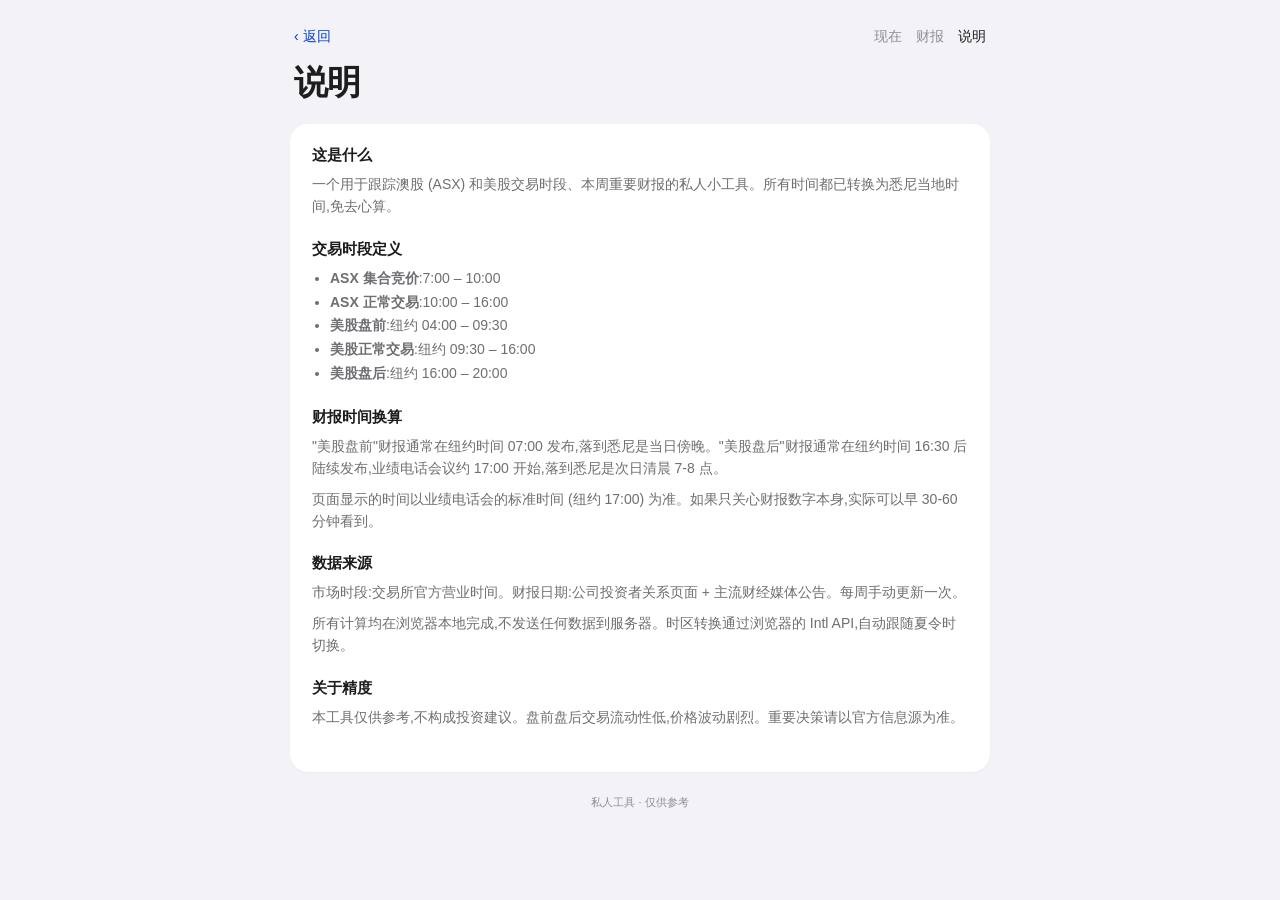
==== about.html @ c8962ff3 "Add file via upload" ====
<!DOCTYPE html>
<html lang="zh-CN">
<head>
<meta charset="UTF-8" />
<meta name="viewport" content="width=device-width, initial-scale=1.0, viewport-fit=cover" />
<meta name="apple-mobile-web-app-capable" content="yes" />
<meta name="apple-mobile-web-app-status-bar-style" content="black-translucent" />
<title>说明 · Markets</title>
<link rel="icon" href="data:image/svg+xml,%3Csvg xmlns='http://www.w3.org/2000/svg' viewBox='0 0 100 100'%3E%3Crect width='100' height='100' rx='22' fill='%23000'/%3E%3Cpath d='M20 65L40 45L55 60L80 30' stroke='%2330d158' stroke-width='8' stroke-linecap='round' stroke-linejoin='round' fill='none'/%3E%3C/svg%3E" />
<link rel="stylesheet" href="style.css" />
</head>
<body>
<div class="wrap">

  <nav class="nav">
    <a href="index.html" class="nav-back">‹ 返回</a>
    <div class="nav-links">
      <a href="index.html">现在</a>
      <a href="earnings.html">财报</a>
      <a href="about.html" class="is-current">说明</a>
    </div>
  </nav>

  <h1 class="page-title">说明</h1>

  <div class="card">
    <div class="about-section">
      <h3>这是什么</h3>
      <p>一个用于跟踪澳股 (ASX) 和美股交易时段、本周重要财报的私人小工具。所有时间都已转换为悉尼当地时间,免去心算。</p>
    </div>

    <div class="about-section">
      <h3>交易时段定义</h3>
      <ul>
        <li><strong>ASX 集合竞价</strong>:7:00 – 10:00</li>
        <li><strong>ASX 正常交易</strong>:10:00 – 16:00</li>
        <li><strong>美股盘前</strong>:纽约 04:00 – 09:30</li>
        <li><strong>美股正常交易</strong>:纽约 09:30 – 16:00</li>
        <li><strong>美股盘后</strong>:纽约 16:00 – 20:00</li>
      </ul>
    </div>

    <div class="about-section">
      <h3>财报时间换算</h3>
      <p>"美股盘前"财报通常在纽约时间 07:00 发布,落到悉尼是当日傍晚。"美股盘后"财报通常在纽约时间 16:30 后陆续发布,业绩电话会议约 17:00 开始,落到悉尼是次日清晨 7-8 点。</p>
      <p>页面显示的时间以业绩电话会的标准时间 (纽约 17:00) 为准。如果只关心财报数字本身,实际可以早 30-60 分钟看到。</p>
    </div>

    <div class="about-section">
      <h3>数据来源</h3>
      <p>市场时段:交易所官方营业时间。财报日期:公司投资者关系页面 + 主流财经媒体公告。每周手动更新一次。</p>
      <p>所有计算均在浏览器本地完成,不发送任何数据到服务器。时区转换通过浏览器的 Intl API,自动跟随夏令时切换。</p>
    </div>

    <div class="about-section">
      <h3>关于精度</h3>
      <p>本工具仅供参考,不构成投资建议。盘前盘后交易流动性低,价格波动剧烈。重要决策请以官方信息源为准。</p>
    </div>
  </div>

  <p class="foot">私人工具 · 仅供参考</p>

</div>
</body>
</html>
---- style.css ----
:root {
  --bg: #f2f2f7;
  --card: #ffffff;
  --text-1: #1d1d1f;
  --text-2: #6e6e73;
  --text-3: #8e8e93;
  --text-4: #c7c7cc;
  --border: rgba(60, 60, 67, 0.10);
  --divider: rgba(60, 60, 67, 0.07);
  --green: #30d158;
  --green-soft: #34c759;
  --green-bg: rgba(48, 209, 88, 0.14);
  --green-text: #1f7f3b;
  --orange: #ff9500;
  --orange-bg: rgba(255, 149, 0, 0.14);
  --orange-text: #b65b00;
  --blue: #007aff;
  --blue-soft: #64a8ff;
  --blue-bg: rgba(0, 122, 255, 0.14);
  --blue-text: #0040dd;
  --indigo: #5856d6;
  --gray-bg: rgba(120, 120, 128, 0.12);
  --gray-text: #6e6e73;
  --closed-track: rgba(120, 120, 128, 0.14);
  --shadow: 0 1px 2px rgba(0, 0, 0, 0.04);
}

@media (prefers-color-scheme: dark) {
  :root {
    --bg: #000000;
    --card: #1c1c1e;
    --text-1: #ffffff;
    --text-2: rgba(235, 235, 245, 0.6);
    --text-3: rgba(235, 235, 245, 0.45);
    --text-4: rgba(235, 235, 245, 0.25);
    --border: rgba(84, 84, 88, 0.32);
    --divider: rgba(84, 84, 88, 0.22);
    --green-bg: rgba(48, 209, 88, 0.20);
    --green-text: #30d158;
    --orange-bg: rgba(255, 159, 10, 0.20);
    --orange-text: #ff9f0a;
    --blue: #0a84ff;
    --blue-soft: #4ea3ff;
    --blue-bg: rgba(10, 132, 255, 0.20);
    --blue-text: #64d2ff;
    --indigo: #5e5ce6;
    --gray-bg: rgba(120, 120, 128, 0.32);
    --gray-text: rgba(235, 235, 245, 0.6);
    --closed-track: rgba(120, 120, 128, 0.18);
    --shadow: 0 1px 2px rgba(0, 0, 0, 0.4);
  }
}

* { box-sizing: border-box; -webkit-tap-highlight-color: transparent; }
html, body { margin: 0; padding: 0; }
body {
  font-family: -apple-system, BlinkMacSystemFont, "SF Pro Display", "SF Pro Text", "PingFang SC", "Helvetica Neue", "Segoe UI", Roboto, sans-serif;
  -webkit-font-smoothing: antialiased;
  -moz-osx-font-smoothing: grayscale;
  background: var(--bg);
  color: var(--text-1);
  min-height: 100vh;
  padding: max(28px, env(safe-area-inset-top)) 16px max(28px, env(safe-area-inset-bottom));
}

a { color: var(--blue-text); text-decoration: none; }
a:hover { text-decoration: underline; }

.wrap { max-width: 700px; margin: 0 auto; }

/* ─── Top nav ─── */
.nav {
  display: flex; align-items: center; justify-content: space-between;
  margin: 0 4px 14px;
  font-size: 14px;
}
.nav-back {
  color: var(--blue-text);
  font-weight: 500;
  display: inline-flex; align-items: center; gap: 4px;
}
.nav-links { display: flex; gap: 14px; }
.nav-links a {
  color: var(--text-3);
  font-weight: 500;
}
.nav-links a.is-current {
  color: var(--text-1);
}

.page-title {
  font-size: 34px; font-weight: 700; margin: 0 4px 18px;
  letter-spacing: -0.025em;
}
.page-subtitle {
  font-size: 14px; color: var(--text-2);
  margin: -10px 4px 18px;
  font-weight: 400;
}

/* ─── Card ─── */
.card {
  background: var(--card);
  border-radius: 18px;
  padding: 22px 22px;
  margin-bottom: 14px;
  box-shadow: var(--shadow);
}
.card-link {
  display: block;
  background: var(--card);
  border-radius: 18px;
  padding: 18px 22px;
  margin-bottom: 14px;
  box-shadow: var(--shadow);
  color: var(--text-1);
  display: flex; align-items: center; justify-content: space-between;
  transition: opacity 0.15s;
}
.card-link:hover { opacity: 0.7; text-decoration: none; }
.card-link-content { flex: 1; }
.card-link-title {
  font-size: 16px; font-weight: 600;
  margin: 0 0 3px;
  letter-spacing: -0.01em;
}
.card-link-desc {
  font-size: 13px; color: var(--text-2);
  margin: 0;
}
.card-link-arrow {
  font-size: 22px; color: var(--text-3);
  margin-left: 12px;
  font-weight: 300;
}

/* ─── Hero clock ─── */
.hero-clock {
  font-size: 56px; font-weight: 600;
  letter-spacing: -0.04em;
  font-variant-numeric: tabular-nums;
  line-height: 1;
  margin: 0;
  color: var(--text-1);
}
.hero-date {
  font-size: 15px; color: var(--text-2);
  margin: 8px 0 22px;
  font-variant-numeric: tabular-nums;
}

.status-rows { display: flex; flex-direction: column; gap: 10px; margin-bottom: 22px; }
.status-row {
  display: grid;
  grid-template-columns: auto 50px 1fr;
  align-items: center;
  gap: 12px;
  font-size: 15px;
}
.status-dot {
  width: 10px; height: 10px; border-radius: 50%;
  background: var(--text-4);
}
.status-dot.is-on {
  background: var(--green);
  box-shadow: 0 0 0 4px var(--green-bg);
  animation: pulse 2s ease-in-out infinite;
}
.status-dot.is-soon {
  background: var(--orange);
  box-shadow: 0 0 0 4px var(--orange-bg);
}
@keyframes pulse {
  0%, 100% { opacity: 1; }
  50% { opacity: 0.55; }
}
.status-name { font-weight: 600; color: var(--text-1); }
.status-detail { color: var(--text-2); }

.next-block {
  border-top: 0.5px solid var(--divider);
  padding-top: 18px;
}
.next-label {
  font-size: 11px; font-weight: 600;
  letter-spacing: 0.08em; text-transform: uppercase;
  color: var(--text-3); margin: 0 0 8px;
}
.next-event {
  font-size: 19px; font-weight: 600;
  color: var(--text-1); margin: 0 0 4px;
  letter-spacing: -0.01em;
}
.next-time {
  font-size: 15px; color: var(--text-2);
  font-variant-numeric: tabular-nums;
  margin: 0;
}
.next-countdown {
  color: var(--blue-text); font-weight: 600;
}

.card-head {
  display: flex; align-items: baseline; justify-content: space-between;
  margin: 0 0 18px;
  gap: 12px;
}
.card-title {
  font-size: 17px; font-weight: 600;
  color: var(--text-1); margin: 0;
  letter-spacing: -0.01em;
}
.card-sub {
  font-size: 12px; color: var(--text-3);
  font-weight: 500;
}

/* ─── Timeline ─── */
.tl-stage {
  position: relative;
  padding-top: 20px;
}
.tl-bar {
  position: relative;
  height: 38px;
  background: var(--closed-track);
  border-radius: 10px;
  overflow: hidden;
}
.tl-seg {
  position: absolute; top: 0; bottom: 0;
  display: flex; align-items: center;
  padding: 0 10px;
  overflow: hidden;
  font-size: 11px;
  font-weight: 600;
  letter-spacing: 0.01em;
  color: rgba(255,255,255,0.95);
  white-space: nowrap;
}
.tl-seg.is-tight { padding: 0 4px; font-size: 10px; }
.tl-seg.is-narrow { padding: 0; }
.tl-seg.is-narrow .tl-seg-label { display: none; }

.seg-asx { background: var(--green-soft); }
.seg-us-pre { background: var(--blue-soft); }
.seg-us-reg { background: var(--blue); }
.seg-us-post { background: var(--indigo); }

.tl-now {
  position: absolute;
  top: -8px; bottom: -8px;
  left: 0;
  width: 2px;
  background: var(--text-1);
  z-index: 5;
  border-radius: 2px;
}
.tl-now::before {
  content: '';
  position: absolute;
  top: -3px;
  left: -3px;
  width: 8px; height: 8px;
  border-radius: 50%;
  background: var(--text-1);
}
.tl-now-label {
  position: absolute;
  top: -22px;
  left: 0;
  transform: translateX(-50%);
  font-size: 10px;
  font-weight: 700;
  letter-spacing: 0.08em;
  color: var(--text-1);
  background: var(--card);
  padding: 1px 6px;
  border-radius: 4px;
  z-index: 6;
}

.tl-axis {
  position: relative;
  margin: 10px 0 0;
  height: 32px;
  font-size: 11px;
  color: var(--text-3);
  font-variant-numeric: tabular-nums;
}
.tl-axis-tick {
  position: absolute;
  top: 0;
  transform: translateX(-50%);
  text-align: center;
  line-height: 1.35;
}
.tl-axis-tick.is-edge:first-child { transform: translateX(0); text-align: left; }
.tl-axis-tick.is-edge:last-child { transform: translateX(-100%); text-align: right; }
.tl-axis-tick .num { display: block; font-weight: 600; color: var(--text-2); }
.tl-axis-tick .lbl { display: block; font-size: 10px; color: var(--text-3); }

.tl-legend {
  display: flex; flex-wrap: wrap; gap: 10px 16px;
  margin: 16px 0 0;
  padding: 14px 0 0;
  border-top: 0.5px solid var(--divider);
  font-size: 12px;
  color: var(--text-2);
}
.tl-legend-item {
  display: inline-flex; align-items: center; gap: 7px;
}
.legend-swatch {
  width: 12px; height: 12px; border-radius: 3px;
  flex: none;
}

/* ─── Agenda ─── */
.agenda-item {
  padding: 16px 0;
  border-top: 0.5px solid var(--divider);
}
.agenda-item:first-child { padding-top: 4px; border-top: 0; }

.agenda-when {
  display: flex; align-items: baseline; justify-content: space-between;
  margin: 0 0 6px;
  gap: 8px;
  flex-wrap: wrap;
}
.agenda-time {
  font-size: 14px; font-weight: 600;
  color: var(--text-1);
  font-variant-numeric: tabular-nums;
  letter-spacing: -0.005em;
}
.agenda-time-rel {
  color: var(--text-3);
  font-weight: 500;
  margin-left: 6px;
}
.agenda-tag {
  font-size: 11px; font-weight: 600;
  padding: 3px 9px; border-radius: 999px;
  letter-spacing: 0.02em;
  background: var(--gray-bg);
  color: var(--gray-text);
  white-space: nowrap;
}
.agenda-tag.is-major {
  background: var(--blue-bg);
  color: var(--blue-text);
}
.agenda-cos {
  font-size: 15px; color: var(--text-1);
  line-height: 1.5;
  margin: 0;
}
.agenda-cos.is-major { font-weight: 600; }
.agenda-extra {
  font-size: 13px; color: var(--text-2);
  margin: 4px 0 0;
  line-height: 1.5;
}
.agenda-event {
  font-size: 13px; color: var(--text-3);
  margin: 6px 0 0;
  display: flex; align-items: center; gap: 6px;
}
.agenda-event::before {
  content: '';
  width: 4px; height: 4px;
  border-radius: 50%;
  background: var(--text-3);
  flex: none;
}

/* ─── About page specifics ─── */
.about-section {
  margin-bottom: 22px;
}
.about-section h3 {
  font-size: 15px; font-weight: 600;
  margin: 0 0 8px;
  color: var(--text-1);
}
.about-section p {
  font-size: 14px; color: var(--text-2);
  line-height: 1.6;
  margin: 0 0 8px;
}
.about-section ul {
  font-size: 14px; color: var(--text-2);
  line-height: 1.7;
  margin: 0; padding-left: 18px;
}

.foot {
  font-size: 11px;
  color: var(--text-3);
  margin: 22px 4px 0;
  line-height: 1.6;
  text-align: center;
}

@media (max-width: 480px) {
  .hero-clock { font-size: 46px; }
  .page-title { font-size: 28px; }
  .card { padding: 18px 18px; border-radius: 14px; }
  .card-link { padding: 16px 18px; border-radius: 14px; }
  .status-row { grid-template-columns: auto 44px 1fr; gap: 10px; font-size: 14px; }
  .next-event { font-size: 17px; }
  .tl-bar { height: 34px; }
  .tl-seg { font-size: 10px; padding: 0 6px; }
  .tl-axis-tick .num { font-size: 11px; }
}
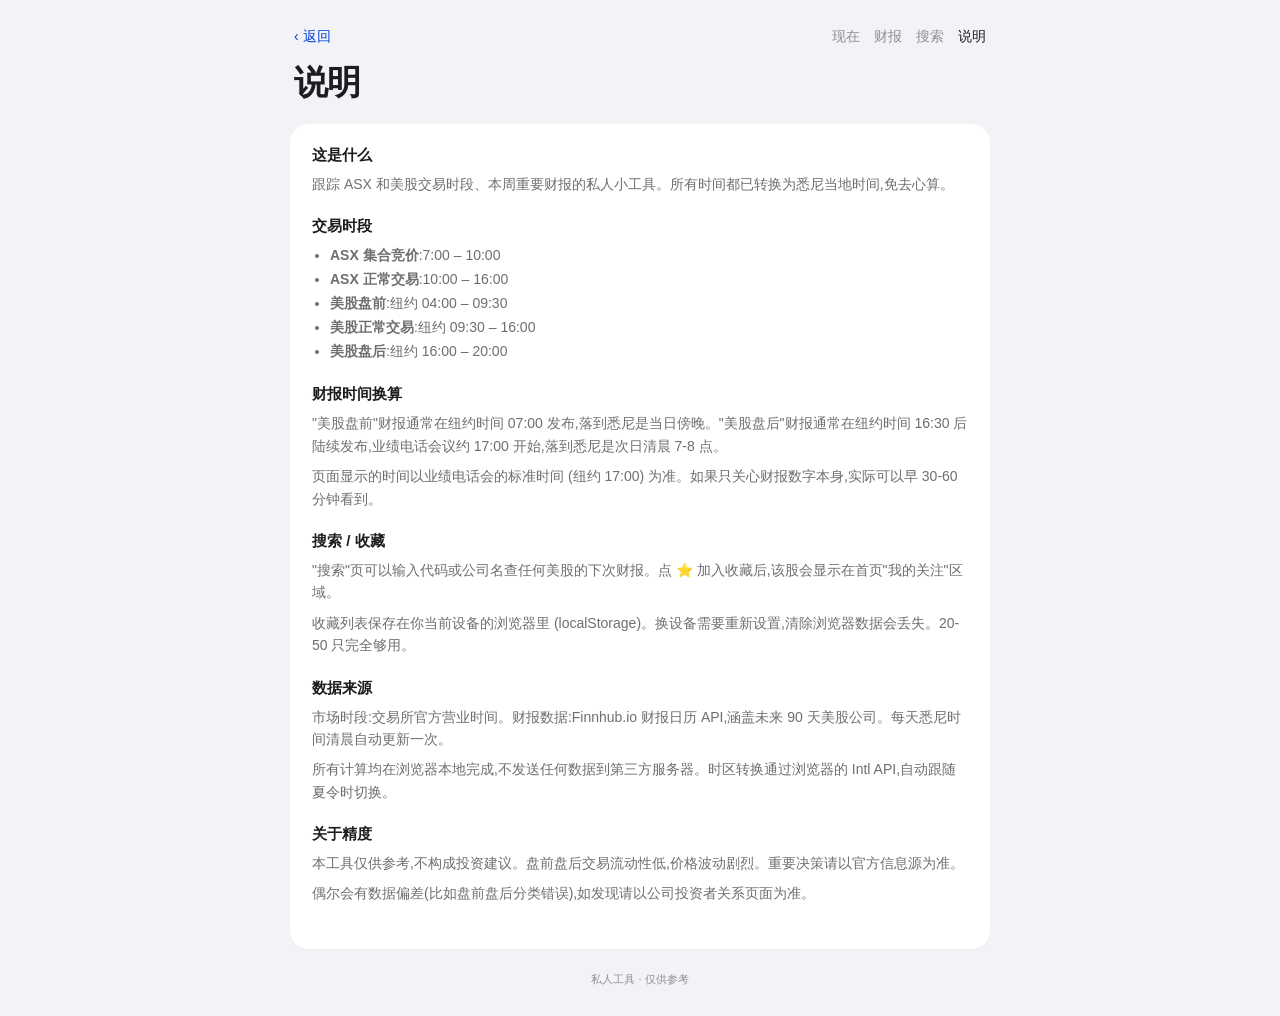
==== commit b75e9a45: "Upload 90 days of data" ====
--- a/about.html
+++ b/about.html
@@ -17,6 +17,7 @@
     <div class="nav-links">
       <a href="index.html">现在</a>
       <a href="earnings.html">财报</a>
+      <a href="search.html">搜索</a>
       <a href="about.html" class="is-current">说明</a>
     </div>
   </nav>
@@ -26,11 +27,11 @@
   <div class="card">
     <div class="about-section">
       <h3>这是什么</h3>
-      <p>一个用于跟踪澳股 (ASX) 和美股交易时段、本周重要财报的私人小工具。所有时间都已转换为悉尼当地时间,免去心算。</p>
+      <p>跟踪 ASX 和美股交易时段、本周重要财报的私人小工具。所有时间都已转换为悉尼当地时间,免去心算。</p>
     </div>
 
     <div class="about-section">
-      <h3>交易时段定义</h3>
+      <h3>交易时段</h3>
       <ul>
         <li><strong>ASX 集合竞价</strong>:7:00 – 10:00</li>
         <li><strong>ASX 正常交易</strong>:10:00 – 16:00</li>
@@ -47,14 +48,21 @@
     </div>
 
     <div class="about-section">
+      <h3>搜索 / 收藏</h3>
+      <p>"搜索"页可以输入代码或公司名查任何美股的下次财报。点 ⭐ 加入收藏后,该股会显示在首页"我的关注"区域。</p>
+      <p>收藏列表保存在你当前设备的浏览器里 (localStorage)。换设备需要重新设置,清除浏览器数据会丢失。20-50 只完全够用。</p>
+    </div>
+
+    <div class="about-section">
       <h3>数据来源</h3>
-      <p>市场时段:交易所官方营业时间。财报日期:公司投资者关系页面 + 主流财经媒体公告。每周手动更新一次。</p>
-      <p>所有计算均在浏览器本地完成,不发送任何数据到服务器。时区转换通过浏览器的 Intl API,自动跟随夏令时切换。</p>
+      <p>市场时段:交易所官方营业时间。财报数据:Finnhub.io 财报日历 API,涵盖未来 90 天美股公司。每天悉尼时间清晨自动更新一次。</p>
+      <p>所有计算均在浏览器本地完成,不发送任何数据到第三方服务器。时区转换通过浏览器的 Intl API,自动跟随夏令时切换。</p>
     </div>
 
     <div class="about-section">
       <h3>关于精度</h3>
       <p>本工具仅供参考,不构成投资建议。盘前盘后交易流动性低,价格波动剧烈。重要决策请以官方信息源为准。</p>
+      <p>偶尔会有数据偏差(比如盘前盘后分类错误),如发现请以公司投资者关系页面为准。</p>
     </div>
   </div>
 
--- a/style.css
+++ b/style.css
@@ -19,10 +19,13 @@
   --blue-bg: rgba(0, 122, 255, 0.14);
   --blue-text: #0040dd;
   --indigo: #5856d6;
+  --yellow: #ffcc00;
+  --yellow-bg: rgba(255, 204, 0, 0.18);
   --gray-bg: rgba(120, 120, 128, 0.12);
   --gray-text: #6e6e73;
   --closed-track: rgba(120, 120, 128, 0.14);
   --shadow: 0 1px 2px rgba(0, 0, 0, 0.04);
+  --input-bg: rgba(120, 120, 128, 0.12);
 }
 
 @media (prefers-color-scheme: dark) {
@@ -44,10 +47,13 @@
     --blue-bg: rgba(10, 132, 255, 0.20);
     --blue-text: #64d2ff;
     --indigo: #5e5ce6;
+    --yellow: #ffd60a;
+    --yellow-bg: rgba(255, 214, 10, 0.22);
     --gray-bg: rgba(120, 120, 128, 0.32);
     --gray-text: rgba(235, 235, 245, 0.6);
     --closed-track: rgba(120, 120, 128, 0.18);
     --shadow: 0 1px 2px rgba(0, 0, 0, 0.4);
+    --input-bg: rgba(120, 120, 128, 0.24);
   }
 }
 
@@ -68,7 +74,6 @@
 
 .wrap { max-width: 700px; margin: 0 auto; }
 
-/* ─── Top nav ─── */
 .nav {
   display: flex; align-items: center; justify-content: space-between;
   margin: 0 4px 14px;
@@ -98,7 +103,6 @@
   font-weight: 400;
 }
 
-/* ─── Card ─── */
 .card {
   background: var(--card);
   border-radius: 18px;
@@ -107,7 +111,6 @@
   box-shadow: var(--shadow);
 }
 .card-link {
-  display: block;
   background: var(--card);
   border-radius: 18px;
   padding: 18px 22px;
@@ -134,7 +137,6 @@
   font-weight: 300;
 }
 
-/* ─── Hero clock ─── */
 .hero-clock {
   font-size: 56px; font-weight: 600;
   letter-spacing: -0.04em;
@@ -376,10 +378,182 @@
   flex: none;
 }
 
+/* ─── Search box ─── */
+.search-wrap {
+  position: relative;
+  margin-bottom: 18px;
+}
+.search-input {
+  width: 100%;
+  padding: 14px 16px 14px 44px;
+  font-size: 17px;  /* prevents iOS zoom-on-focus */
+  font-family: inherit;
+  color: var(--text-1);
+  background: var(--input-bg);
+  border: none;
+  border-radius: 12px;
+  outline: none;
+  -webkit-appearance: none;
+  appearance: none;
+}
+.search-input::placeholder { color: var(--text-3); }
+.search-input:focus {
+  box-shadow: 0 0 0 3px var(--blue-bg);
+}
+.search-icon {
+  position: absolute;
+  left: 14px;
+  top: 50%;
+  transform: translateY(-50%);
+  width: 18px; height: 18px;
+  color: var(--text-3);
+  pointer-events: none;
+}
+.search-clear {
+  position: absolute;
+  right: 8px;
+  top: 50%;
+  transform: translateY(-50%);
+  width: 28px; height: 28px;
+  border: none;
+  background: rgba(120, 120, 128, 0.4);
+  color: var(--card);
+  border-radius: 50%;
+  font-size: 14px;
+  cursor: pointer;
+  display: none;
+  align-items: center; justify-content: center;
+}
+.search-clear.is-visible { display: flex; }
+
+.search-meta {
+  font-size: 12px; color: var(--text-3);
+  margin: 0 4px 8px;
+}
+
+/* ─── Result rows ─── */
+.result-row {
+  display: grid;
+  grid-template-columns: 1fr auto auto;
+  gap: 12px;
+  padding: 14px 0;
+  border-top: 0.5px solid var(--divider);
+  align-items: center;
+}
+.result-row:first-child { border-top: 0; padding-top: 4px; }
+
+.result-info { min-width: 0; }
+.result-sym {
+  font-size: 15px;
+  font-weight: 600;
+  color: var(--text-1);
+  letter-spacing: -0.01em;
+}
+.result-name {
+  font-size: 13px;
+  color: var(--text-2);
+  font-weight: 400;
+  margin-left: 6px;
+}
+.result-when {
+  font-size: 13px;
+  color: var(--text-2);
+  margin-top: 3px;
+  font-variant-numeric: tabular-nums;
+}
+.result-when-tag {
+  display: inline-block;
+  font-size: 10px;
+  padding: 1px 6px;
+  background: var(--gray-bg);
+  color: var(--gray-text);
+  border-radius: 999px;
+  margin-left: 4px;
+  font-weight: 500;
+  vertical-align: 1px;
+}
+.result-when-tag.is-major {
+  background: var(--blue-bg);
+  color: var(--blue-text);
+}
+.result-rel {
+  font-size: 13px;
+  color: var(--text-3);
+  font-variant-numeric: tabular-nums;
+  text-align: right;
+  white-space: nowrap;
+}
+.result-rel.is-soon { color: var(--orange-text); font-weight: 600; }
+
+.fav-btn {
+  width: 36px; height: 36px;
+  border: none;
+  background: transparent;
+  cursor: pointer;
+  border-radius: 50%;
+  display: flex;
+  align-items: center;
+  justify-content: center;
+  transition: background 0.15s;
+  padding: 0;
+}
+.fav-btn:hover { background: var(--gray-bg); }
+.fav-btn:active { background: var(--yellow-bg); }
+.fav-btn svg {
+  width: 22px; height: 22px;
+  fill: none;
+  stroke: var(--text-3);
+  stroke-width: 1.7;
+  stroke-linejoin: round;
+  transition: fill 0.2s, stroke 0.2s;
+}
+.fav-btn.is-fav svg {
+  fill: var(--yellow);
+  stroke: var(--yellow);
+}
+
+.empty {
+  text-align: center;
+  color: var(--text-3);
+  font-size: 14px;
+  padding: 28px 16px;
+  line-height: 1.6;
+}
+.empty .icon {
+  font-size: 32px;
+  margin-bottom: 8px;
+}
+
+/* ─── Favourites preview on homepage ─── */
+.fav-mini-row {
+  display: flex;
+  align-items: baseline;
+  justify-content: space-between;
+  padding: 10px 0;
+  border-top: 0.5px solid var(--divider);
+  gap: 8px;
+}
+.fav-mini-row:first-child { border-top: 0; padding-top: 4px; }
+.fav-mini-sym {
+  font-size: 14px;
+  font-weight: 600;
+  color: var(--text-1);
+}
+.fav-mini-when {
+  font-size: 13px;
+  color: var(--text-2);
+  font-variant-numeric: tabular-nums;
+  text-align: right;
+}
+.fav-mini-when.is-missing { color: var(--text-3); font-style: italic; }
+.fav-mini-rel {
+  font-size: 11px;
+  color: var(--text-3);
+  margin-left: 6px;
+}
+
 /* ─── About page specifics ─── */
-.about-section {
-  margin-bottom: 22px;
-}
+.about-section { margin-bottom: 22px; }
 .about-section h3 {
   font-size: 15px; font-weight: 600;
   margin: 0 0 8px;
@@ -414,4 +588,7 @@
   .tl-bar { height: 34px; }
   .tl-seg { font-size: 10px; padding: 0 6px; }
   .tl-axis-tick .num { font-size: 11px; }
-}
+  .result-row { gap: 8px; padding: 12px 0; }
+  .result-sym { font-size: 14px; }
+  .result-name { display: block; margin-left: 0; margin-top: 2px; font-size: 12px; }
+}
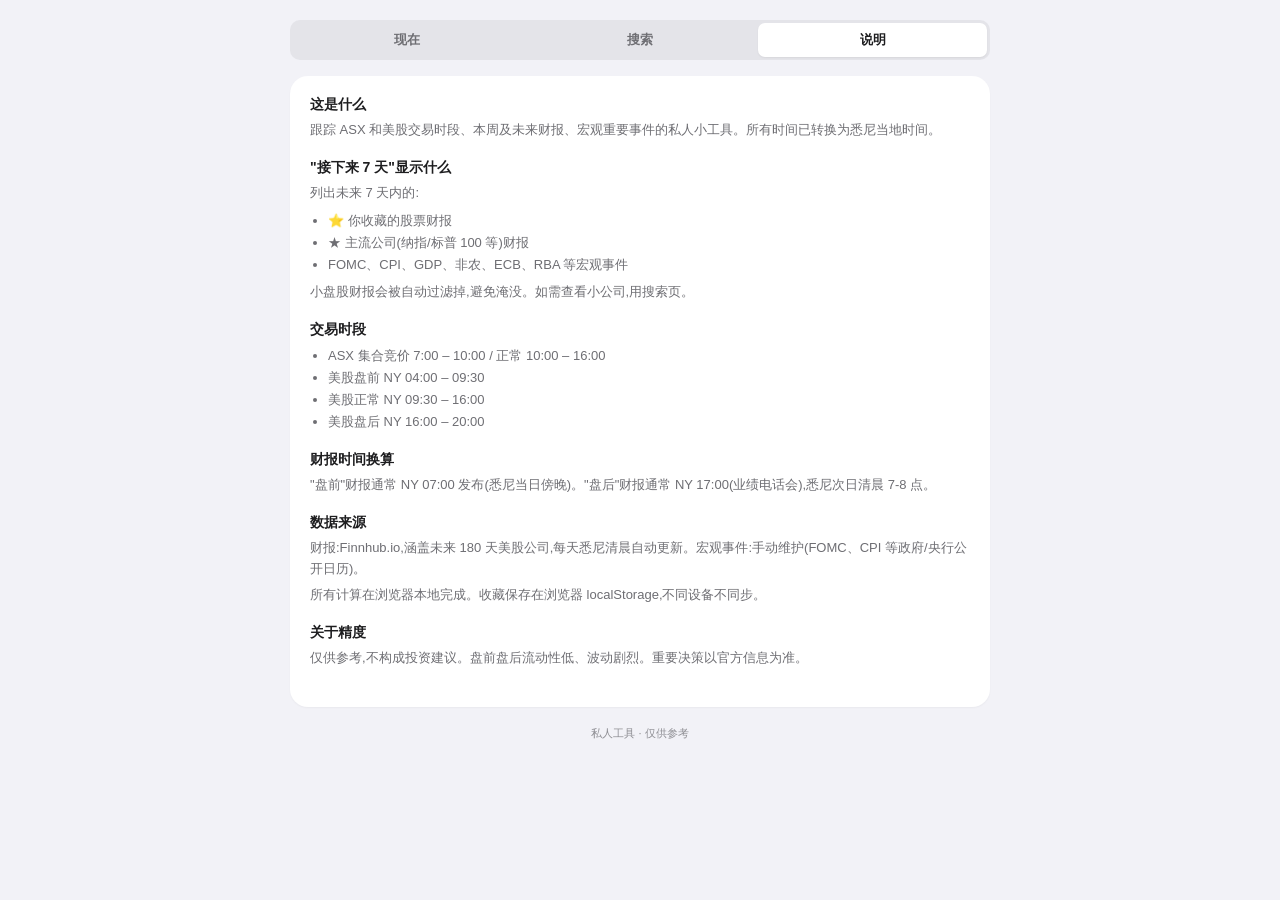
==== commit 84806cfa: "Add files via upload 180 days" ====
--- a/about.html
+++ b/about.html
@@ -12,57 +12,53 @@
 <body>
 <div class="wrap">
 
-  <nav class="nav">
-    <a href="index.html" class="nav-back">‹ 返回</a>
-    <div class="nav-links">
-      <a href="index.html">现在</a>
-      <a href="earnings.html">财报</a>
-      <a href="search.html">搜索</a>
-      <a href="about.html" class="is-current">说明</a>
-    </div>
+  <nav class="tabs">
+    <a href="index.html">现在</a>
+    <a href="search.html">搜索</a>
+    <a href="about.html" class="is-current">说明</a>
   </nav>
-
-  <h1 class="page-title">说明</h1>
 
   <div class="card">
     <div class="about-section">
       <h3>这是什么</h3>
-      <p>跟踪 ASX 和美股交易时段、本周重要财报的私人小工具。所有时间都已转换为悉尼当地时间,免去心算。</p>
+      <p>跟踪 ASX 和美股交易时段、本周及未来财报、宏观重要事件的私人小工具。所有时间已转换为悉尼当地时间。</p>
+    </div>
+
+    <div class="about-section">
+      <h3>"接下来 7 天"显示什么</h3>
+      <p>列出未来 7 天内的:</p>
+      <ul>
+        <li>⭐ 你收藏的股票财报</li>
+        <li>★ 主流公司(纳指/标普 100 等)财报</li>
+        <li>FOMC、CPI、GDP、非农、ECB、RBA 等宏观事件</li>
+      </ul>
+      <p style="margin-top:6px;">小盘股财报会被自动过滤掉,避免淹没。如需查看小公司,用搜索页。</p>
     </div>
 
     <div class="about-section">
       <h3>交易时段</h3>
       <ul>
-        <li><strong>ASX 集合竞价</strong>:7:00 – 10:00</li>
-        <li><strong>ASX 正常交易</strong>:10:00 – 16:00</li>
-        <li><strong>美股盘前</strong>:纽约 04:00 – 09:30</li>
-        <li><strong>美股正常交易</strong>:纽约 09:30 – 16:00</li>
-        <li><strong>美股盘后</strong>:纽约 16:00 – 20:00</li>
+        <li>ASX 集合竞价 7:00 – 10:00 / 正常 10:00 – 16:00</li>
+        <li>美股盘前 NY 04:00 – 09:30</li>
+        <li>美股正常 NY 09:30 – 16:00</li>
+        <li>美股盘后 NY 16:00 – 20:00</li>
       </ul>
     </div>
 
     <div class="about-section">
       <h3>财报时间换算</h3>
-      <p>"美股盘前"财报通常在纽约时间 07:00 发布,落到悉尼是当日傍晚。"美股盘后"财报通常在纽约时间 16:30 后陆续发布,业绩电话会议约 17:00 开始,落到悉尼是次日清晨 7-8 点。</p>
-      <p>页面显示的时间以业绩电话会的标准时间 (纽约 17:00) 为准。如果只关心财报数字本身,实际可以早 30-60 分钟看到。</p>
-    </div>
-
-    <div class="about-section">
-      <h3>搜索 / 收藏</h3>
-      <p>"搜索"页可以输入代码或公司名查任何美股的下次财报。点 ⭐ 加入收藏后,该股会显示在首页"我的关注"区域。</p>
-      <p>收藏列表保存在你当前设备的浏览器里 (localStorage)。换设备需要重新设置,清除浏览器数据会丢失。20-50 只完全够用。</p>
+      <p>"盘前"财报通常 NY 07:00 发布(悉尼当日傍晚)。"盘后"财报通常 NY 17:00(业绩电话会),悉尼次日清晨 7-8 点。</p>
     </div>
 
     <div class="about-section">
       <h3>数据来源</h3>
-      <p>市场时段:交易所官方营业时间。财报数据:Finnhub.io 财报日历 API,涵盖未来 90 天美股公司。每天悉尼时间清晨自动更新一次。</p>
-      <p>所有计算均在浏览器本地完成,不发送任何数据到第三方服务器。时区转换通过浏览器的 Intl API,自动跟随夏令时切换。</p>
+      <p>财报:Finnhub.io,涵盖未来 180 天美股公司,每天悉尼清晨自动更新。宏观事件:手动维护(FOMC、CPI 等政府/央行公开日历)。</p>
+      <p>所有计算在浏览器本地完成。收藏保存在浏览器 localStorage,不同设备不同步。</p>
     </div>
 
     <div class="about-section">
       <h3>关于精度</h3>
-      <p>本工具仅供参考,不构成投资建议。盘前盘后交易流动性低,价格波动剧烈。重要决策请以官方信息源为准。</p>
-      <p>偶尔会有数据偏差(比如盘前盘后分类错误),如发现请以公司投资者关系页面为准。</p>
+      <p>仅供参考,不构成投资建议。盘前盘后流动性低、波动剧烈。重要决策以官方信息为准。</p>
     </div>
   </div>
 
--- a/style.css
+++ b/style.css
@@ -5,24 +5,36 @@
   --text-2: #6e6e73;
   --text-3: #8e8e93;
   --text-4: #c7c7cc;
-  --border: rgba(60, 60, 67, 0.10);
   --divider: rgba(60, 60, 67, 0.07);
+
   --green: #30d158;
   --green-soft: #34c759;
   --green-bg: rgba(48, 209, 88, 0.14);
   --green-text: #1f7f3b;
+
   --orange: #ff9500;
   --orange-bg: rgba(255, 149, 0, 0.14);
   --orange-text: #b65b00;
+
   --blue: #007aff;
   --blue-soft: #64a8ff;
   --blue-bg: rgba(0, 122, 255, 0.14);
   --blue-text: #0040dd;
+
   --indigo: #5856d6;
+  --indigo-bg: rgba(88, 86, 214, 0.14);
+  --indigo-text: #3934a3;
+
   --yellow: #ffcc00;
   --yellow-bg: rgba(255, 204, 0, 0.18);
+
+  --red: #ff3b30;
+  --red-bg: rgba(255, 59, 48, 0.14);
+  --red-text: #c0392b;
+
   --gray-bg: rgba(120, 120, 128, 0.12);
   --gray-text: #6e6e73;
+
   --closed-track: rgba(120, 120, 128, 0.14);
   --shadow: 0 1px 2px rgba(0, 0, 0, 0.04);
   --input-bg: rgba(120, 120, 128, 0.12);
@@ -36,8 +48,8 @@
     --text-2: rgba(235, 235, 245, 0.6);
     --text-3: rgba(235, 235, 245, 0.45);
     --text-4: rgba(235, 235, 245, 0.25);
-    --border: rgba(84, 84, 88, 0.32);
     --divider: rgba(84, 84, 88, 0.22);
+
     --green-bg: rgba(48, 209, 88, 0.20);
     --green-text: #30d158;
     --orange-bg: rgba(255, 159, 10, 0.20);
@@ -47,8 +59,13 @@
     --blue-bg: rgba(10, 132, 255, 0.20);
     --blue-text: #64d2ff;
     --indigo: #5e5ce6;
+    --indigo-bg: rgba(94, 92, 230, 0.22);
+    --indigo-text: #a8a6ff;
     --yellow: #ffd60a;
     --yellow-bg: rgba(255, 214, 10, 0.22);
+    --red: #ff453a;
+    --red-bg: rgba(255, 69, 58, 0.18);
+    --red-text: #ff453a;
     --gray-bg: rgba(120, 120, 128, 0.32);
     --gray-text: rgba(235, 235, 245, 0.6);
     --closed-track: rgba(120, 120, 128, 0.18);
@@ -66,177 +83,176 @@
   background: var(--bg);
   color: var(--text-1);
   min-height: 100vh;
-  padding: max(28px, env(safe-area-inset-top)) 16px max(28px, env(safe-area-inset-bottom));
+  padding: max(20px, env(safe-area-inset-top)) 16px max(28px, env(safe-area-inset-bottom));
 }
 
 a { color: var(--blue-text); text-decoration: none; }
-a:hover { text-decoration: underline; }
 
 .wrap { max-width: 700px; margin: 0 auto; }
 
-.nav {
-  display: flex; align-items: center; justify-content: space-between;
-  margin: 0 4px 14px;
-  font-size: 14px;
-}
-.nav-back {
-  color: var(--blue-text);
-  font-weight: 500;
-  display: inline-flex; align-items: center; gap: 4px;
-}
-.nav-links { display: flex; gap: 14px; }
-.nav-links a {
-  color: var(--text-3);
-  font-weight: 500;
-}
-.nav-links a.is-current {
-  color: var(--text-1);
-}
-
-.page-title {
-  font-size: 34px; font-weight: 700; margin: 0 4px 18px;
-  letter-spacing: -0.025em;
-}
-.page-subtitle {
-  font-size: 14px; color: var(--text-2);
-  margin: -10px 4px 18px;
-  font-weight: 400;
-}
-
+/* ─── Top tab bar ─── */
+.tabs {
+  display: flex;
+  gap: 4px;
+  background: var(--gray-bg);
+  border-radius: 10px;
+  padding: 3px;
+  margin: 0 0 16px;
+}
+.tabs a {
+  flex: 1;
+  text-align: center;
+  padding: 8px 4px;
+  font-size: 13px;
+  font-weight: 600;
+  color: var(--text-2);
+  border-radius: 7px;
+  letter-spacing: 0.01em;
+  transition: background 0.15s, color 0.15s;
+}
+.tabs a.is-current {
+  background: var(--card);
+  color: var(--text-1);
+  box-shadow: 0 1px 2px rgba(0,0,0,0.06);
+}
+
+/* ─── Card base ─── */
 .card {
   background: var(--card);
   border-radius: 18px;
-  padding: 22px 22px;
-  margin-bottom: 14px;
+  padding: 20px;
+  margin-bottom: 12px;
   box-shadow: var(--shadow);
 }
-.card-link {
-  background: var(--card);
-  border-radius: 18px;
-  padding: 18px 22px;
-  margin-bottom: 14px;
-  box-shadow: var(--shadow);
-  color: var(--text-1);
-  display: flex; align-items: center; justify-content: space-between;
-  transition: opacity 0.15s;
-}
-.card-link:hover { opacity: 0.7; text-decoration: none; }
-.card-link-content { flex: 1; }
-.card-link-title {
-  font-size: 16px; font-weight: 600;
-  margin: 0 0 3px;
-  letter-spacing: -0.01em;
-}
-.card-link-desc {
-  font-size: 13px; color: var(--text-2);
-  margin: 0;
-}
-.card-link-arrow {
-  font-size: 22px; color: var(--text-3);
-  margin-left: 12px;
-  font-weight: 300;
-}
-
+
+/* ─── Hero: clock + status combined ─── */
+.hero {
+  display: flex;
+  flex-direction: column;
+  gap: 14px;
+}
+.hero-top {
+  display: flex;
+  align-items: flex-start;
+  justify-content: space-between;
+  gap: 12px;
+}
 .hero-clock {
-  font-size: 56px; font-weight: 600;
-  letter-spacing: -0.04em;
+  font-size: 48px;
+  font-weight: 600;
+  letter-spacing: -0.035em;
   font-variant-numeric: tabular-nums;
   line-height: 1;
   margin: 0;
   color: var(--text-1);
 }
 .hero-date {
-  font-size: 15px; color: var(--text-2);
-  margin: 8px 0 22px;
+  font-size: 13px;
+  color: var(--text-2);
+  margin: 6px 0 0;
   font-variant-numeric: tabular-nums;
 }
-
-.status-rows { display: flex; flex-direction: column; gap: 10px; margin-bottom: 22px; }
-.status-row {
-  display: grid;
-  grid-template-columns: auto 50px 1fr;
+.hero-status {
+  display: flex;
+  flex-direction: column;
+  gap: 6px;
+  align-items: flex-end;
+  flex: none;
+  text-align: right;
+  padding-top: 4px;
+}
+.status-pill {
+  display: inline-flex;
   align-items: center;
-  gap: 12px;
-  font-size: 15px;
-}
-.status-dot {
-  width: 10px; height: 10px; border-radius: 50%;
-  background: var(--text-4);
-}
-.status-dot.is-on {
+  gap: 6px;
+  padding: 4px 10px;
+  border-radius: 999px;
+  font-size: 11px;
+  font-weight: 600;
+  letter-spacing: 0.01em;
+  white-space: nowrap;
+}
+.status-pill .dot {
+  width: 6px; height: 6px;
+  border-radius: 50%;
+  flex: none;
+}
+.status-pill.is-on {
+  background: var(--green-bg);
+  color: var(--green-text);
+}
+.status-pill.is-on .dot {
   background: var(--green);
-  box-shadow: 0 0 0 4px var(--green-bg);
   animation: pulse 2s ease-in-out infinite;
 }
-.status-dot.is-soon {
-  background: var(--orange);
-  box-shadow: 0 0 0 4px var(--orange-bg);
-}
+.status-pill.is-soon {
+  background: var(--orange-bg);
+  color: var(--orange-text);
+}
+.status-pill.is-soon .dot { background: var(--orange); }
+.status-pill.is-off {
+  background: var(--gray-bg);
+  color: var(--gray-text);
+}
+.status-pill.is-off .dot { background: var(--text-4); }
+
 @keyframes pulse {
   0%, 100% { opacity: 1; }
   50% { opacity: 0.55; }
 }
-.status-name { font-weight: 600; color: var(--text-1); }
-.status-detail { color: var(--text-2); }
-
-.next-block {
+
+.hero-next {
+  display: flex;
+  align-items: baseline;
+  justify-content: space-between;
+  padding-top: 14px;
   border-top: 0.5px solid var(--divider);
-  padding-top: 18px;
-}
-.next-label {
-  font-size: 11px; font-weight: 600;
-  letter-spacing: 0.08em; text-transform: uppercase;
-  color: var(--text-3); margin: 0 0 8px;
-}
-.next-event {
-  font-size: 19px; font-weight: 600;
-  color: var(--text-1); margin: 0 0 4px;
-  letter-spacing: -0.01em;
-}
-.next-time {
-  font-size: 15px; color: var(--text-2);
-  font-variant-numeric: tabular-nums;
-  margin: 0;
-}
-.next-countdown {
-  color: var(--blue-text); font-weight: 600;
-}
-
-.card-head {
-  display: flex; align-items: baseline; justify-content: space-between;
-  margin: 0 0 18px;
   gap: 12px;
-}
-.card-title {
-  font-size: 17px; font-weight: 600;
-  color: var(--text-1); margin: 0;
-  letter-spacing: -0.01em;
-}
-.card-sub {
-  font-size: 12px; color: var(--text-3);
+  flex-wrap: wrap;
+}
+.hero-next-label {
+  font-size: 11px;
+  font-weight: 600;
+  letter-spacing: 0.08em;
+  text-transform: uppercase;
+  color: var(--text-3);
+}
+.hero-next-text {
+  font-size: 15px;
+  color: var(--text-1);
   font-weight: 500;
 }
+.hero-next-text .countdown {
+  color: var(--blue-text);
+  font-weight: 600;
+  margin-left: 6px;
+}
 
 /* ─── Timeline ─── */
+.tl-card {
+  padding: 18px 18px 14px;
+}
 .tl-stage {
   position: relative;
-  padding-top: 20px;
+  padding-top: 22px;
 }
 .tl-bar {
   position: relative;
-  height: 38px;
+  height: 36px;
   background: var(--closed-track);
-  border-radius: 10px;
+  border-radius: 9px;
   overflow: hidden;
 }
 .tl-seg {
-  position: absolute; top: 0; bottom: 0;
-  display: flex; align-items: center;
+  position: absolute;
+  top: 0; bottom: 0;
+  display: flex;
+  align-items: center;
   padding: 0 10px;
   overflow: hidden;
   font-size: 11px;
   font-weight: 600;
-  letter-spacing: 0.01em;
+  letter-spacing: 0.02em;
   color: rgba(255,255,255,0.95);
   white-space: nowrap;
 }
@@ -267,27 +283,28 @@
   border-radius: 50%;
   background: var(--text-1);
 }
+
+/* Now label sits above the bar */
 .tl-now-label {
   position: absolute;
-  top: -22px;
+  top: -2px;
   left: 0;
   transform: translateX(-50%);
   font-size: 10px;
   font-weight: 700;
   letter-spacing: 0.08em;
-  color: var(--text-1);
-  background: var(--card);
-  padding: 1px 6px;
+  color: var(--card);
+  background: var(--text-1);
+  padding: 2px 7px;
   border-radius: 4px;
   z-index: 6;
 }
 
+/* Axis with bigger labels */
 .tl-axis {
   position: relative;
-  margin: 10px 0 0;
-  height: 32px;
-  font-size: 11px;
-  color: var(--text-3);
+  margin: 14px 0 0;
+  height: 36px;
   font-variant-numeric: tabular-nums;
 }
 .tl-axis-tick {
@@ -295,103 +312,201 @@
   top: 0;
   transform: translateX(-50%);
   text-align: center;
-  line-height: 1.35;
+  line-height: 1.3;
 }
 .tl-axis-tick.is-edge:first-child { transform: translateX(0); text-align: left; }
 .tl-axis-tick.is-edge:last-child { transform: translateX(-100%); text-align: right; }
-.tl-axis-tick .num { display: block; font-weight: 600; color: var(--text-2); }
-.tl-axis-tick .lbl { display: block; font-size: 10px; color: var(--text-3); }
+.tl-axis-tick .num {
+  display: block;
+  font-size: 13px;
+  font-weight: 600;
+  color: var(--text-1);
+  letter-spacing: -0.01em;
+}
+.tl-axis-tick .lbl {
+  display: block;
+  font-size: 10px;
+  color: var(--text-3);
+  font-weight: 500;
+  margin-top: 2px;
+  letter-spacing: 0.02em;
+}
+.tl-axis-tick.is-now .num { color: var(--blue-text); }
 
 .tl-legend {
-  display: flex; flex-wrap: wrap; gap: 10px 16px;
-  margin: 16px 0 0;
-  padding: 14px 0 0;
+  display: flex;
+  flex-wrap: wrap;
+  gap: 10px 14px;
+  margin: 12px 0 0;
+  padding: 12px 0 0;
   border-top: 0.5px solid var(--divider);
-  font-size: 12px;
+  font-size: 11px;
   color: var(--text-2);
 }
-.tl-legend-item {
-  display: inline-flex; align-items: center; gap: 7px;
-}
-.legend-swatch {
-  width: 12px; height: 12px; border-radius: 3px;
+.tl-legend-item { display: inline-flex; align-items: center; gap: 6px; }
+.legend-swatch { width: 10px; height: 10px; border-radius: 3px; flex: none; }
+
+/* ─── Card head (used everywhere) ─── */
+.card-head {
+  display: flex;
+  align-items: baseline;
+  justify-content: space-between;
+  margin: 0 0 14px;
+  gap: 12px;
+}
+.card-title {
+  font-size: 15px;
+  font-weight: 700;
+  color: var(--text-1);
+  margin: 0;
+  letter-spacing: -0.01em;
+}
+.card-sub { font-size: 11px; color: var(--text-3); font-weight: 500; }
+
+/* ─── Unified agenda (earnings + macro + favourites) ─── */
+.ag-item {
+  display: grid;
+  grid-template-columns: auto 1fr auto;
+  gap: 12px;
+  align-items: center;
+  padding: 12px 0;
+  border-top: 0.5px solid var(--divider);
+}
+.ag-item:first-child { padding-top: 4px; border-top: 0; }
+
+.ag-icon {
+  width: 32px; height: 32px;
+  border-radius: 9px;
+  display: flex;
+  align-items: center;
+  justify-content: center;
+  font-size: 13px;
+  font-weight: 700;
   flex: none;
-}
-
-/* ─── Agenda ─── */
-.agenda-item {
-  padding: 16px 0;
-  border-top: 0.5px solid var(--divider);
-}
-.agenda-item:first-child { padding-top: 4px; border-top: 0; }
-
-.agenda-when {
-  display: flex; align-items: baseline; justify-content: space-between;
-  margin: 0 0 6px;
-  gap: 8px;
-  flex-wrap: wrap;
-}
-.agenda-time {
-  font-size: 14px; font-weight: 600;
-  color: var(--text-1);
-  font-variant-numeric: tabular-nums;
-  letter-spacing: -0.005em;
-}
-.agenda-time-rel {
-  color: var(--text-3);
-  font-weight: 500;
-  margin-left: 6px;
-}
-.agenda-tag {
-  font-size: 11px; font-weight: 600;
-  padding: 3px 9px; border-radius: 999px;
-  letter-spacing: 0.02em;
+  letter-spacing: -0.01em;
+}
+.ag-icon.is-major {
+  background: var(--blue-bg);
+  color: var(--blue-text);
+}
+.ag-icon.is-minor {
   background: var(--gray-bg);
   color: var(--gray-text);
+}
+.ag-icon.is-fav {
+  background: var(--yellow-bg);
+  color: #a07b00;
+}
+.ag-icon.is-macro {
+  background: var(--indigo-bg);
+  color: var(--indigo-text);
+}
+.ag-icon-text {
+  font-size: 11px;
+  font-weight: 700;
+}
+
+.ag-info { min-width: 0; }
+.ag-title {
+  font-size: 14px;
+  font-weight: 600;
+  color: var(--text-1);
+  letter-spacing: -0.01em;
   white-space: nowrap;
-}
-.agenda-tag.is-major {
+  overflow: hidden;
+  text-overflow: ellipsis;
+}
+.ag-title-name {
+  color: var(--text-2);
+  font-weight: 400;
+  margin-left: 6px;
+  font-size: 13px;
+}
+.ag-meta {
+  font-size: 12px;
+  color: var(--text-3);
+  margin-top: 2px;
+  font-variant-numeric: tabular-nums;
+}
+.ag-meta-tag {
+  display: inline-block;
+  padding: 1px 6px;
+  background: var(--gray-bg);
+  color: var(--gray-text);
+  border-radius: 4px;
+  font-size: 10px;
+  font-weight: 600;
+  margin-left: 6px;
+  vertical-align: 1px;
+}
+.ag-meta-tag.is-major {
   background: var(--blue-bg);
   color: var(--blue-text);
 }
-.agenda-cos {
-  font-size: 15px; color: var(--text-1);
-  line-height: 1.5;
-  margin: 0;
-}
-.agenda-cos.is-major { font-weight: 600; }
-.agenda-extra {
-  font-size: 13px; color: var(--text-2);
-  margin: 4px 0 0;
-  line-height: 1.5;
-}
-.agenda-event {
-  font-size: 13px; color: var(--text-3);
-  margin: 6px 0 0;
-  display: flex; align-items: center; gap: 6px;
-}
-.agenda-event::before {
-  content: '';
-  width: 4px; height: 4px;
+.ag-meta-tag.is-macro {
+  background: var(--indigo-bg);
+  color: var(--indigo-text);
+}
+
+.ag-when {
+  font-size: 12px;
+  color: var(--text-3);
+  font-variant-numeric: tabular-nums;
+  text-align: right;
+  white-space: nowrap;
+  flex: none;
+}
+.ag-when.is-soon { color: var(--orange-text); font-weight: 600; }
+.ag-when.is-imminent { color: var(--red-text); font-weight: 700; }
+
+.fav-btn {
+  width: 32px; height: 32px;
+  border: none;
+  background: transparent;
+  cursor: pointer;
   border-radius: 50%;
-  background: var(--text-3);
+  display: flex;
+  align-items: center;
+  justify-content: center;
+  padding: 0;
   flex: none;
 }
+.fav-btn:active { background: var(--yellow-bg); }
+.fav-btn svg {
+  width: 20px; height: 20px;
+  fill: none;
+  stroke: var(--text-3);
+  stroke-width: 1.7;
+  stroke-linejoin: round;
+}
+.fav-btn.is-fav svg {
+  fill: var(--yellow);
+  stroke: var(--yellow);
+}
+
+.empty {
+  text-align: center;
+  color: var(--text-3);
+  font-size: 13px;
+  padding: 20px 16px;
+  line-height: 1.6;
+}
+.empty-icon { font-size: 26px; margin-bottom: 6px; }
 
 /* ─── Search box ─── */
 .search-wrap {
   position: relative;
-  margin-bottom: 18px;
+  margin-bottom: 14px;
 }
 .search-input {
   width: 100%;
-  padding: 14px 16px 14px 44px;
-  font-size: 17px;  /* prevents iOS zoom-on-focus */
+  padding: 12px 16px 12px 40px;
+  font-size: 17px;
   font-family: inherit;
   color: var(--text-1);
   background: var(--input-bg);
   border: none;
-  border-radius: 12px;
+  border-radius: 11px;
   outline: none;
   -webkit-appearance: none;
   appearance: none;
@@ -402,7 +517,7 @@
 }
 .search-icon {
   position: absolute;
-  left: 14px;
+  left: 12px;
   top: 50%;
   transform: translateY(-50%);
   width: 18px; height: 18px;
@@ -414,181 +529,63 @@
   right: 8px;
   top: 50%;
   transform: translateY(-50%);
-  width: 28px; height: 28px;
+  width: 26px; height: 26px;
   border: none;
   background: rgba(120, 120, 128, 0.4);
   color: var(--card);
   border-radius: 50%;
-  font-size: 14px;
+  font-size: 12px;
   cursor: pointer;
   display: none;
   align-items: center; justify-content: center;
 }
 .search-clear.is-visible { display: flex; }
 
-.search-meta {
-  font-size: 12px; color: var(--text-3);
-  margin: 0 4px 8px;
-}
-
-/* ─── Result rows ─── */
-.result-row {
-  display: grid;
-  grid-template-columns: 1fr auto auto;
-  gap: 12px;
-  padding: 14px 0;
-  border-top: 0.5px solid var(--divider);
-  align-items: center;
-}
-.result-row:first-child { border-top: 0; padding-top: 4px; }
-
-.result-info { min-width: 0; }
-.result-sym {
-  font-size: 15px;
-  font-weight: 600;
-  color: var(--text-1);
-  letter-spacing: -0.01em;
-}
-.result-name {
-  font-size: 13px;
-  color: var(--text-2);
-  font-weight: 400;
-  margin-left: 6px;
-}
-.result-when {
-  font-size: 13px;
-  color: var(--text-2);
-  margin-top: 3px;
-  font-variant-numeric: tabular-nums;
-}
-.result-when-tag {
-  display: inline-block;
-  font-size: 10px;
-  padding: 1px 6px;
-  background: var(--gray-bg);
-  color: var(--gray-text);
-  border-radius: 999px;
-  margin-left: 4px;
-  font-weight: 500;
-  vertical-align: 1px;
-}
-.result-when-tag.is-major {
-  background: var(--blue-bg);
-  color: var(--blue-text);
-}
-.result-rel {
-  font-size: 13px;
-  color: var(--text-3);
-  font-variant-numeric: tabular-nums;
-  text-align: right;
-  white-space: nowrap;
-}
-.result-rel.is-soon { color: var(--orange-text); font-weight: 600; }
-
-.fav-btn {
-  width: 36px; height: 36px;
-  border: none;
-  background: transparent;
-  cursor: pointer;
-  border-radius: 50%;
-  display: flex;
-  align-items: center;
-  justify-content: center;
-  transition: background 0.15s;
-  padding: 0;
-}
-.fav-btn:hover { background: var(--gray-bg); }
-.fav-btn:active { background: var(--yellow-bg); }
-.fav-btn svg {
-  width: 22px; height: 22px;
-  fill: none;
-  stroke: var(--text-3);
-  stroke-width: 1.7;
-  stroke-linejoin: round;
-  transition: fill 0.2s, stroke 0.2s;
-}
-.fav-btn.is-fav svg {
-  fill: var(--yellow);
-  stroke: var(--yellow);
-}
-
-.empty {
+.foot {
+  font-size: 11px;
+  color: var(--text-3);
+  margin: 18px 4px 0;
+  line-height: 1.6;
   text-align: center;
-  color: var(--text-3);
-  font-size: 14px;
-  padding: 28px 16px;
+}
+
+/* About page */
+.about-section { margin-bottom: 18px; }
+.about-section h3 {
+  font-size: 14px; font-weight: 700;
+  margin: 0 0 6px;
+  color: var(--text-1);
+}
+.about-section p {
+  font-size: 13px; color: var(--text-2);
   line-height: 1.6;
-}
-.empty .icon {
-  font-size: 32px;
-  margin-bottom: 8px;
-}
-
-/* ─── Favourites preview on homepage ─── */
-.fav-mini-row {
-  display: flex;
-  align-items: baseline;
-  justify-content: space-between;
-  padding: 10px 0;
-  border-top: 0.5px solid var(--divider);
-  gap: 8px;
-}
-.fav-mini-row:first-child { border-top: 0; padding-top: 4px; }
-.fav-mini-sym {
-  font-size: 14px;
-  font-weight: 600;
-  color: var(--text-1);
-}
-.fav-mini-when {
-  font-size: 13px;
-  color: var(--text-2);
-  font-variant-numeric: tabular-nums;
-  text-align: right;
-}
-.fav-mini-when.is-missing { color: var(--text-3); font-style: italic; }
-.fav-mini-rel {
-  font-size: 11px;
-  color: var(--text-3);
-  margin-left: 6px;
-}
-
-/* ─── About page specifics ─── */
-.about-section { margin-bottom: 22px; }
-.about-section h3 {
-  font-size: 15px; font-weight: 600;
-  margin: 0 0 8px;
-  color: var(--text-1);
-}
-.about-section p {
-  font-size: 14px; color: var(--text-2);
-  line-height: 1.6;
-  margin: 0 0 8px;
+  margin: 0 0 6px;
 }
 .about-section ul {
-  font-size: 14px; color: var(--text-2);
+  font-size: 13px; color: var(--text-2);
   line-height: 1.7;
   margin: 0; padding-left: 18px;
 }
 
-.foot {
-  font-size: 11px;
-  color: var(--text-3);
-  margin: 22px 4px 0;
-  line-height: 1.6;
-  text-align: center;
-}
-
+/* Mobile tweaks */
 @media (max-width: 480px) {
-  .hero-clock { font-size: 46px; }
-  .page-title { font-size: 28px; }
-  .card { padding: 18px 18px; border-radius: 14px; }
-  .card-link { padding: 16px 18px; border-radius: 14px; }
-  .status-row { grid-template-columns: auto 44px 1fr; gap: 10px; font-size: 14px; }
-  .next-event { font-size: 17px; }
-  .tl-bar { height: 34px; }
-  .tl-seg { font-size: 10px; padding: 0 6px; }
-  .tl-axis-tick .num { font-size: 11px; }
-  .result-row { gap: 8px; padding: 12px 0; }
-  .result-sym { font-size: 14px; }
-  .result-name { display: block; margin-left: 0; margin-top: 2px; font-size: 12px; }
-}
+  body { padding: 16px 12px max(28px, env(safe-area-inset-bottom)); }
+  .card { padding: 16px; border-radius: 14px; }
+  .tl-card { padding: 14px 14px 12px; }
+  .hero-clock { font-size: 42px; }
+  .hero-status { gap: 5px; }
+  .status-pill { padding: 3px 8px; font-size: 10px; }
+  .ag-item { gap: 10px; padding: 11px 0; }
+  .ag-icon { width: 30px; height: 30px; font-size: 11px; }
+  .ag-title { font-size: 13px; }
+  .ag-title-name { font-size: 12px; }
+  .ag-when { font-size: 11px; }
+  .tl-axis-tick .num { font-size: 12px; }
+}
+
+/* Very narrow (< 360px iPhone SE etc) */
+@media (max-width: 360px) {
+  .hero-clock { font-size: 36px; }
+  .hero-top { flex-direction: column; gap: 10px; }
+  .hero-status { align-items: flex-start; }
+}
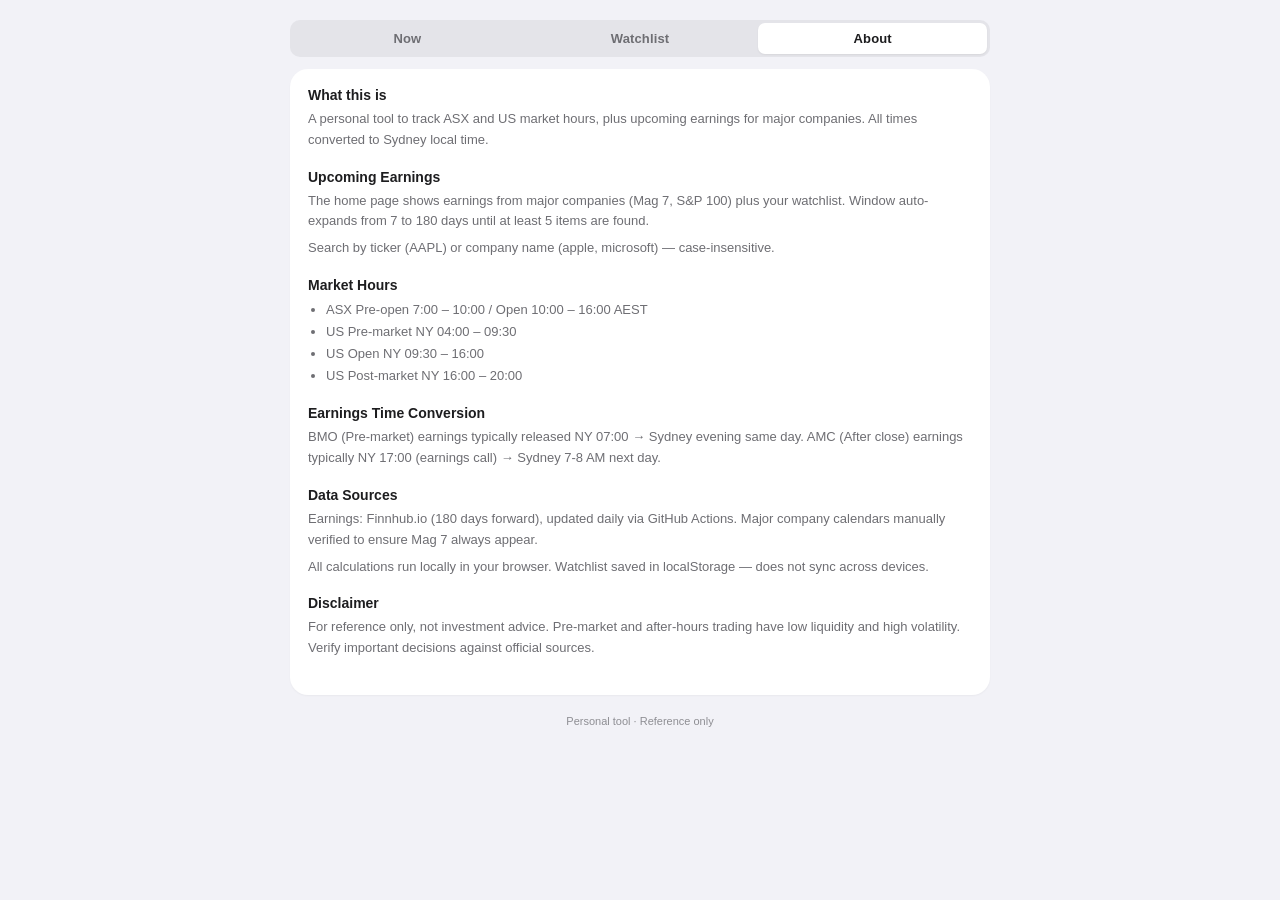
==== commit 7418e7ff: "Add files via upload" ====
--- a/about.html
+++ b/about.html
@@ -1,11 +1,11 @@
 <!DOCTYPE html>
-<html lang="zh-CN">
+<html lang="en">
 <head>
 <meta charset="UTF-8" />
 <meta name="viewport" content="width=device-width, initial-scale=1.0, viewport-fit=cover" />
 <meta name="apple-mobile-web-app-capable" content="yes" />
 <meta name="apple-mobile-web-app-status-bar-style" content="black-translucent" />
-<title>说明 · Markets</title>
+<title>About · Markets</title>
 <link rel="icon" href="data:image/svg+xml,%3Csvg xmlns='http://www.w3.org/2000/svg' viewBox='0 0 100 100'%3E%3Crect width='100' height='100' rx='22' fill='%23000'/%3E%3Cpath d='M20 65L40 45L55 60L80 30' stroke='%2330d158' stroke-width='8' stroke-linecap='round' stroke-linejoin='round' fill='none'/%3E%3C/svg%3E" />
 <link rel="stylesheet" href="style.css" />
 </head>
@@ -13,56 +13,51 @@
 <div class="wrap">
 
   <nav class="tabs">
-    <a href="index.html">现在</a>
-    <a href="search.html">搜索</a>
-    <a href="about.html" class="is-current">说明</a>
+    <a href="index.html">Now</a>
+    <a href="favourites.html">Watchlist</a>
+    <a href="about.html" class="is-current">About</a>
   </nav>
 
   <div class="card">
     <div class="about-section">
-      <h3>这是什么</h3>
-      <p>跟踪 ASX 和美股交易时段、本周及未来财报、宏观重要事件的私人小工具。所有时间已转换为悉尼当地时间。</p>
+      <h3>What this is</h3>
+      <p>A personal tool to track ASX and US market hours, plus upcoming earnings for major companies. All times converted to Sydney local time.</p>
     </div>
 
     <div class="about-section">
-      <h3>"接下来 7 天"显示什么</h3>
-      <p>列出未来 7 天内的:</p>
-      <ul>
-        <li>⭐ 你收藏的股票财报</li>
-        <li>★ 主流公司(纳指/标普 100 等)财报</li>
-        <li>FOMC、CPI、GDP、非农、ECB、RBA 等宏观事件</li>
-      </ul>
-      <p style="margin-top:6px;">小盘股财报会被自动过滤掉,避免淹没。如需查看小公司,用搜索页。</p>
+      <h3>Upcoming Earnings</h3>
+      <p>The home page shows earnings from major companies (Mag 7, S&amp;P 100) plus your watchlist. Window auto-expands from 7 to 180 days until at least 5 items are found.</p>
+      <p>Search by ticker (AAPL) or company name (apple, microsoft) — case-insensitive.</p>
     </div>
 
     <div class="about-section">
-      <h3>交易时段</h3>
+      <h3>Market Hours</h3>
       <ul>
-        <li>ASX 集合竞价 7:00 – 10:00 / 正常 10:00 – 16:00</li>
-        <li>美股盘前 NY 04:00 – 09:30</li>
-        <li>美股正常 NY 09:30 – 16:00</li>
-        <li>美股盘后 NY 16:00 – 20:00</li>
+        <li>ASX Pre-open 7:00 – 10:00 / Open 10:00 – 16:00 AEST</li>
+        <li>US Pre-market NY 04:00 – 09:30</li>
+        <li>US Open NY 09:30 – 16:00</li>
+        <li>US Post-market NY 16:00 – 20:00</li>
       </ul>
     </div>
 
     <div class="about-section">
-      <h3>财报时间换算</h3>
-      <p>"盘前"财报通常 NY 07:00 发布(悉尼当日傍晚)。"盘后"财报通常 NY 17:00(业绩电话会),悉尼次日清晨 7-8 点。</p>
+      <h3>Earnings Time Conversion</h3>
+      <p>BMO (Pre-market) earnings typically released NY 07:00 → Sydney evening same day. AMC (After close) earnings typically NY 17:00 (earnings call) → Sydney 7-8 AM next day.</p>
     </div>
 
     <div class="about-section">
-      <h3>数据来源</h3>
-      <p>财报:Finnhub.io,涵盖未来 180 天美股公司,每天悉尼清晨自动更新。宏观事件:手动维护(FOMC、CPI 等政府/央行公开日历)。</p>
-      <p>所有计算在浏览器本地完成。收藏保存在浏览器 localStorage,不同设备不同步。</p>
+      <h3>Data Sources</h3>
+      <p>Earnings: Finnhub.io (180 days forward), updated daily via GitHub Actions. Major company calendars manually verified to ensure Mag 7 always appear.</p>
+      <p>All calculations run locally in your browser. Watchlist saved in localStorage — does not sync across devices.</p>
     </div>
 
     <div class="about-section">
-      <h3>关于精度</h3>
-      <p>仅供参考,不构成投资建议。盘前盘后流动性低、波动剧烈。重要决策以官方信息为准。</p>
+      <h3>Disclaimer</h3>
+      <p>For reference only, not investment advice. Pre-market and after-hours trading have low liquidity and high volatility. Verify important decisions against official sources.</p>
     </div>
   </div>
 
-  <p class="foot">私人工具 · 仅供参考</p>
+  <p class="foot">Personal tool · Reference only</p>
 
 </div>
 </body>
--- a/style.css
+++ b/style.css
@@ -22,14 +22,10 @@
   --blue-text: #0040dd;
 
   --indigo: #5856d6;
-  --indigo-bg: rgba(88, 86, 214, 0.14);
-  --indigo-text: #3934a3;
 
   --yellow: #ffcc00;
   --yellow-bg: rgba(255, 204, 0, 0.18);
 
-  --red: #ff3b30;
-  --red-bg: rgba(255, 59, 48, 0.14);
   --red-text: #c0392b;
 
   --gray-bg: rgba(120, 120, 128, 0.12);
@@ -59,12 +55,8 @@
     --blue-bg: rgba(10, 132, 255, 0.20);
     --blue-text: #64d2ff;
     --indigo: #5e5ce6;
-    --indigo-bg: rgba(94, 92, 230, 0.22);
-    --indigo-text: #a8a6ff;
     --yellow: #ffd60a;
     --yellow-bg: rgba(255, 214, 10, 0.22);
-    --red: #ff453a;
-    --red-bg: rgba(255, 69, 58, 0.18);
     --red-text: #ff453a;
     --gray-bg: rgba(120, 120, 128, 0.32);
     --gray-text: rgba(235, 235, 245, 0.6);
@@ -77,7 +69,7 @@
 * { box-sizing: border-box; -webkit-tap-highlight-color: transparent; }
 html, body { margin: 0; padding: 0; }
 body {
-  font-family: -apple-system, BlinkMacSystemFont, "SF Pro Display", "SF Pro Text", "PingFang SC", "Helvetica Neue", "Segoe UI", Roboto, sans-serif;
+  font-family: -apple-system, BlinkMacSystemFont, "SF Pro Display", "SF Pro Text", "Helvetica Neue", "Segoe UI", Roboto, sans-serif;
   -webkit-font-smoothing: antialiased;
   -moz-osx-font-smoothing: grayscale;
   background: var(--bg);
@@ -97,7 +89,7 @@
   background: var(--gray-bg);
   border-radius: 10px;
   padding: 3px;
-  margin: 0 0 16px;
+  margin: 0 0 12px;
 }
 .tabs a {
   flex: 1;
@@ -116,21 +108,113 @@
   box-shadow: 0 1px 2px rgba(0,0,0,0.06);
 }
 
+/* ─── Search box (compact, sits above hero) ─── */
+.search-wrap {
+  position: relative;
+  margin-bottom: 12px;
+}
+.search-input {
+  width: 100%;
+  padding: 11px 16px 11px 38px;
+  font-size: 16px;
+  font-family: inherit;
+  color: var(--text-1);
+  background: var(--input-bg);
+  border: none;
+  border-radius: 10px;
+  outline: none;
+  -webkit-appearance: none;
+  appearance: none;
+}
+.search-input::placeholder { color: var(--text-3); }
+.search-input:focus {
+  box-shadow: 0 0 0 3px var(--blue-bg);
+}
+.search-icon {
+  position: absolute;
+  left: 12px;
+  top: 50%;
+  transform: translateY(-50%);
+  width: 16px; height: 16px;
+  color: var(--text-3);
+  pointer-events: none;
+}
+.search-clear {
+  position: absolute;
+  right: 8px;
+  top: 50%;
+  transform: translateY(-50%);
+  width: 24px; height: 24px;
+  border: none;
+  background: rgba(120, 120, 128, 0.4);
+  color: var(--card);
+  border-radius: 50%;
+  font-size: 11px;
+  cursor: pointer;
+  display: none;
+  align-items: center; justify-content: center;
+}
+.search-clear.is-visible { display: flex; }
+
+/* Search results dropdown (overlays page when active) */
+.search-results {
+  background: var(--card);
+  border-radius: 14px;
+  margin: -8px 0 12px;
+  padding: 8px;
+  box-shadow: var(--shadow);
+  max-height: 60vh;
+  overflow-y: auto;
+}
+.search-results.is-hidden { display: none; }
+.search-result-item {
+  display: flex;
+  align-items: center;
+  gap: 12px;
+  padding: 10px 8px;
+  border-radius: 8px;
+  cursor: pointer;
+}
+.search-result-item:hover { background: var(--input-bg); }
+.search-result-info { flex: 1; min-width: 0; }
+.search-result-sym {
+  font-size: 14px;
+  font-weight: 600;
+  color: var(--text-1);
+}
+.search-result-name {
+  font-size: 12px;
+  color: var(--text-2);
+  margin-top: 1px;
+  overflow: hidden;
+  text-overflow: ellipsis;
+  white-space: nowrap;
+}
+.search-result-when {
+  font-size: 12px;
+  color: var(--text-3);
+  font-variant-numeric: tabular-nums;
+  text-align: right;
+  flex: none;
+  white-space: nowrap;
+}
+.search-empty {
+  text-align: center;
+  color: var(--text-3);
+  font-size: 13px;
+  padding: 16px;
+}
+
 /* ─── Card base ─── */
 .card {
   background: var(--card);
   border-radius: 18px;
-  padding: 20px;
+  padding: 18px;
   margin-bottom: 12px;
   box-shadow: var(--shadow);
 }
 
 /* ─── Hero: clock + status combined ─── */
-.hero {
-  display: flex;
-  flex-direction: column;
-  gap: 14px;
-}
 .hero-top {
   display: flex;
   align-items: flex-start;
@@ -138,16 +222,16 @@
   gap: 12px;
 }
 .hero-clock {
-  font-size: 48px;
-  font-weight: 600;
-  letter-spacing: -0.035em;
+  font-size: 44px;
+  font-weight: 600;
+  letter-spacing: -0.03em;
   font-variant-numeric: tabular-nums;
   line-height: 1;
   margin: 0;
   color: var(--text-1);
 }
 .hero-date {
-  font-size: 13px;
+  font-size: 12px;
   color: var(--text-2);
   margin: 6px 0 0;
   font-variant-numeric: tabular-nums;
@@ -155,11 +239,9 @@
 .hero-status {
   display: flex;
   flex-direction: column;
-  gap: 6px;
+  gap: 5px;
   align-items: flex-end;
   flex: none;
-  text-align: right;
-  padding-top: 4px;
 }
 .status-pill {
   display: inline-flex;
@@ -205,20 +287,20 @@
   display: flex;
   align-items: baseline;
   justify-content: space-between;
-  padding-top: 14px;
+  margin-top: 14px;
+  padding-top: 12px;
   border-top: 0.5px solid var(--divider);
   gap: 12px;
-  flex-wrap: wrap;
 }
 .hero-next-label {
   font-size: 11px;
   font-weight: 600;
-  letter-spacing: 0.08em;
+  letter-spacing: 0.05em;
   text-transform: uppercase;
   color: var(--text-3);
 }
 .hero-next-text {
-  font-size: 15px;
+  font-size: 14px;
   color: var(--text-1);
   font-weight: 500;
 }
@@ -229,18 +311,16 @@
 }
 
 /* ─── Timeline ─── */
-.tl-card {
-  padding: 18px 18px 14px;
-}
+.tl-card { padding: 16px; }
 .tl-stage {
   position: relative;
-  padding-top: 22px;
+  padding-top: 18px;
 }
 .tl-bar {
   position: relative;
-  height: 36px;
+  height: 32px;
   background: var(--closed-track);
-  border-radius: 9px;
+  border-radius: 8px;
   overflow: hidden;
 }
 .tl-seg {
@@ -248,11 +328,10 @@
   top: 0; bottom: 0;
   display: flex;
   align-items: center;
-  padding: 0 10px;
+  padding: 0 9px;
   overflow: hidden;
   font-size: 11px;
   font-weight: 600;
-  letter-spacing: 0.02em;
   color: rgba(255,255,255,0.95);
   white-space: nowrap;
 }
@@ -267,7 +346,7 @@
 
 .tl-now {
   position: absolute;
-  top: -8px; bottom: -8px;
+  top: -6px; bottom: -6px;
   left: 0;
   width: 2px;
   background: var(--text-1);
@@ -283,16 +362,14 @@
   border-radius: 50%;
   background: var(--text-1);
 }
-
-/* Now label sits above the bar */
 .tl-now-label {
   position: absolute;
   top: -2px;
   left: 0;
   transform: translateX(-50%);
-  font-size: 10px;
+  font-size: 9px;
   font-weight: 700;
-  letter-spacing: 0.08em;
+  letter-spacing: 0.06em;
   color: var(--card);
   background: var(--text-1);
   padding: 2px 7px;
@@ -300,11 +377,10 @@
   z-index: 6;
 }
 
-/* Axis with bigger labels */
 .tl-axis {
   position: relative;
-  margin: 14px 0 0;
-  height: 36px;
+  margin: 12px 0 0;
+  height: 32px;
   font-variant-numeric: tabular-nums;
 }
 .tl-axis-tick {
@@ -318,10 +394,9 @@
 .tl-axis-tick.is-edge:last-child { transform: translateX(-100%); text-align: right; }
 .tl-axis-tick .num {
   display: block;
-  font-size: 13px;
-  font-weight: 600;
-  color: var(--text-1);
-  letter-spacing: -0.01em;
+  font-size: 12px;
+  font-weight: 600;
+  color: var(--text-1);
 }
 .tl-axis-tick .lbl {
   display: block;
@@ -329,16 +404,15 @@
   color: var(--text-3);
   font-weight: 500;
   margin-top: 2px;
-  letter-spacing: 0.02em;
 }
 .tl-axis-tick.is-now .num { color: var(--blue-text); }
 
 .tl-legend {
   display: flex;
   flex-wrap: wrap;
-  gap: 10px 14px;
+  gap: 8px 14px;
   margin: 12px 0 0;
-  padding: 12px 0 0;
+  padding: 10px 0 0;
   border-top: 0.5px solid var(--divider);
   font-size: 11px;
   color: var(--text-2);
@@ -346,12 +420,12 @@
 .tl-legend-item { display: inline-flex; align-items: center; gap: 6px; }
 .legend-swatch { width: 10px; height: 10px; border-radius: 3px; flex: none; }
 
-/* ─── Card head (used everywhere) ─── */
+/* ─── Card head ─── */
 .card-head {
   display: flex;
   align-items: baseline;
   justify-content: space-between;
-  margin: 0 0 14px;
+  margin: 0 0 12px;
   gap: 12px;
 }
 .card-title {
@@ -363,10 +437,10 @@
 }
 .card-sub { font-size: 11px; color: var(--text-3); font-weight: 500; }
 
-/* ─── Unified agenda (earnings + macro + favourites) ─── */
+/* ─── Agenda items (cleaner, no big icons) ─── */
 .ag-item {
   display: grid;
-  grid-template-columns: auto 1fr auto;
+  grid-template-columns: 1fr auto auto;
   gap: 12px;
   align-items: center;
   padding: 12px 0;
@@ -374,90 +448,64 @@
 }
 .ag-item:first-child { padding-top: 4px; border-top: 0; }
 
-.ag-icon {
-  width: 32px; height: 32px;
-  border-radius: 9px;
-  display: flex;
-  align-items: center;
-  justify-content: center;
+.ag-info { min-width: 0; }
+.ag-row1 {
+  display: flex;
+  align-items: baseline;
+  gap: 8px;
+  flex-wrap: wrap;
+}
+.ag-sym {
+  font-size: 15px;
+  font-weight: 700;
+  color: var(--text-1);
+  letter-spacing: -0.01em;
+}
+.ag-sym.is-fav::before {
+  content: '★';
+  color: var(--yellow);
+  margin-right: 4px;
   font-size: 13px;
-  font-weight: 700;
-  flex: none;
-  letter-spacing: -0.01em;
-}
-.ag-icon.is-major {
-  background: var(--blue-bg);
-  color: var(--blue-text);
-}
-.ag-icon.is-minor {
-  background: var(--gray-bg);
-  color: var(--gray-text);
-}
-.ag-icon.is-fav {
-  background: var(--yellow-bg);
-  color: #a07b00;
-}
-.ag-icon.is-macro {
-  background: var(--indigo-bg);
-  color: var(--indigo-text);
-}
-.ag-icon-text {
-  font-size: 11px;
-  font-weight: 700;
-}
-
-.ag-info { min-width: 0; }
-.ag-title {
-  font-size: 14px;
-  font-weight: 600;
-  color: var(--text-1);
-  letter-spacing: -0.01em;
-  white-space: nowrap;
+  display: inline-block;
+}
+.ag-name {
+  font-size: 13px;
+  color: var(--text-2);
+  font-weight: 400;
   overflow: hidden;
   text-overflow: ellipsis;
-}
-.ag-title-name {
-  color: var(--text-2);
-  font-weight: 400;
-  margin-left: 6px;
-  font-size: 13px;
-}
-.ag-meta {
-  font-size: 12px;
-  color: var(--text-3);
-  margin-top: 2px;
-  font-variant-numeric: tabular-nums;
-}
-.ag-meta-tag {
+  white-space: nowrap;
+  max-width: 220px;
+}
+.ag-tag {
   display: inline-block;
-  padding: 1px 6px;
+  font-size: 10px;
+  padding: 2px 7px;
   background: var(--gray-bg);
   color: var(--gray-text);
   border-radius: 4px;
-  font-size: 10px;
-  font-weight: 600;
-  margin-left: 6px;
-  vertical-align: 1px;
-}
-.ag-meta-tag.is-major {
-  background: var(--blue-bg);
-  color: var(--blue-text);
-}
-.ag-meta-tag.is-macro {
-  background: var(--indigo-bg);
-  color: var(--indigo-text);
+  font-weight: 600;
+  margin-top: 4px;
+  letter-spacing: 0.02em;
 }
 
 .ag-when {
   font-size: 12px;
-  color: var(--text-3);
+  color: var(--text-2);
   font-variant-numeric: tabular-nums;
   text-align: right;
   white-space: nowrap;
   flex: none;
-}
-.ag-when.is-soon { color: var(--orange-text); font-weight: 600; }
-.ag-when.is-imminent { color: var(--red-text); font-weight: 700; }
+  line-height: 1.4;
+}
+.ag-when-rel {
+  display: block;
+  font-size: 11px;
+  color: var(--text-3);
+  margin-top: 2px;
+}
+.ag-when.is-soon .ag-when-rel { color: var(--orange-text); font-weight: 600; }
+.ag-when.is-imminent .ag-when-rel { color: var(--red-text); font-weight: 700; }
 
 .fav-btn {
   width: 32px; height: 32px;
@@ -491,55 +539,7 @@
   padding: 20px 16px;
   line-height: 1.6;
 }
-.empty-icon { font-size: 26px; margin-bottom: 6px; }
-
-/* ─── Search box ─── */
-.search-wrap {
-  position: relative;
-  margin-bottom: 14px;
-}
-.search-input {
-  width: 100%;
-  padding: 12px 16px 12px 40px;
-  font-size: 17px;
-  font-family: inherit;
-  color: var(--text-1);
-  background: var(--input-bg);
-  border: none;
-  border-radius: 11px;
-  outline: none;
-  -webkit-appearance: none;
-  appearance: none;
-}
-.search-input::placeholder { color: var(--text-3); }
-.search-input:focus {
-  box-shadow: 0 0 0 3px var(--blue-bg);
-}
-.search-icon {
-  position: absolute;
-  left: 12px;
-  top: 50%;
-  transform: translateY(-50%);
-  width: 18px; height: 18px;
-  color: var(--text-3);
-  pointer-events: none;
-}
-.search-clear {
-  position: absolute;
-  right: 8px;
-  top: 50%;
-  transform: translateY(-50%);
-  width: 26px; height: 26px;
-  border: none;
-  background: rgba(120, 120, 128, 0.4);
-  color: var(--card);
-  border-radius: 50%;
-  font-size: 12px;
-  cursor: pointer;
-  display: none;
-  align-items: center; justify-content: center;
-}
-.search-clear.is-visible { display: flex; }
+.empty-icon { font-size: 24px; margin-bottom: 6px; }
 
 .foot {
   font-size: 11px;
@@ -570,22 +570,19 @@
 /* Mobile tweaks */
 @media (max-width: 480px) {
   body { padding: 16px 12px max(28px, env(safe-area-inset-bottom)); }
-  .card { padding: 16px; border-radius: 14px; }
-  .tl-card { padding: 14px 14px 12px; }
-  .hero-clock { font-size: 42px; }
-  .hero-status { gap: 5px; }
-  .status-pill { padding: 3px 8px; font-size: 10px; }
+  .card { padding: 15px; border-radius: 14px; }
+  .tl-card { padding: 13px; }
+  .hero-clock { font-size: 38px; }
   .ag-item { gap: 10px; padding: 11px 0; }
-  .ag-icon { width: 30px; height: 30px; font-size: 11px; }
-  .ag-title { font-size: 13px; }
-  .ag-title-name { font-size: 12px; }
+  .ag-sym { font-size: 14px; }
+  .ag-name { font-size: 12px; max-width: 140px; }
   .ag-when { font-size: 11px; }
-  .tl-axis-tick .num { font-size: 12px; }
-}
-
-/* Very narrow (< 360px iPhone SE etc) */
+  .tl-axis-tick .num { font-size: 11px; }
+  .search-input { font-size: 16px; }  /* prevents iOS zoom */
+}
+
 @media (max-width: 360px) {
-  .hero-clock { font-size: 36px; }
-  .hero-top { flex-direction: column; gap: 10px; }
-  .hero-status { align-items: flex-start; }
-}
+  .hero-clock { font-size: 34px; }
+  .hero-top { flex-direction: column; gap: 8px; }
+  .hero-status { align-items: flex-start; flex-direction: row; }
+}
